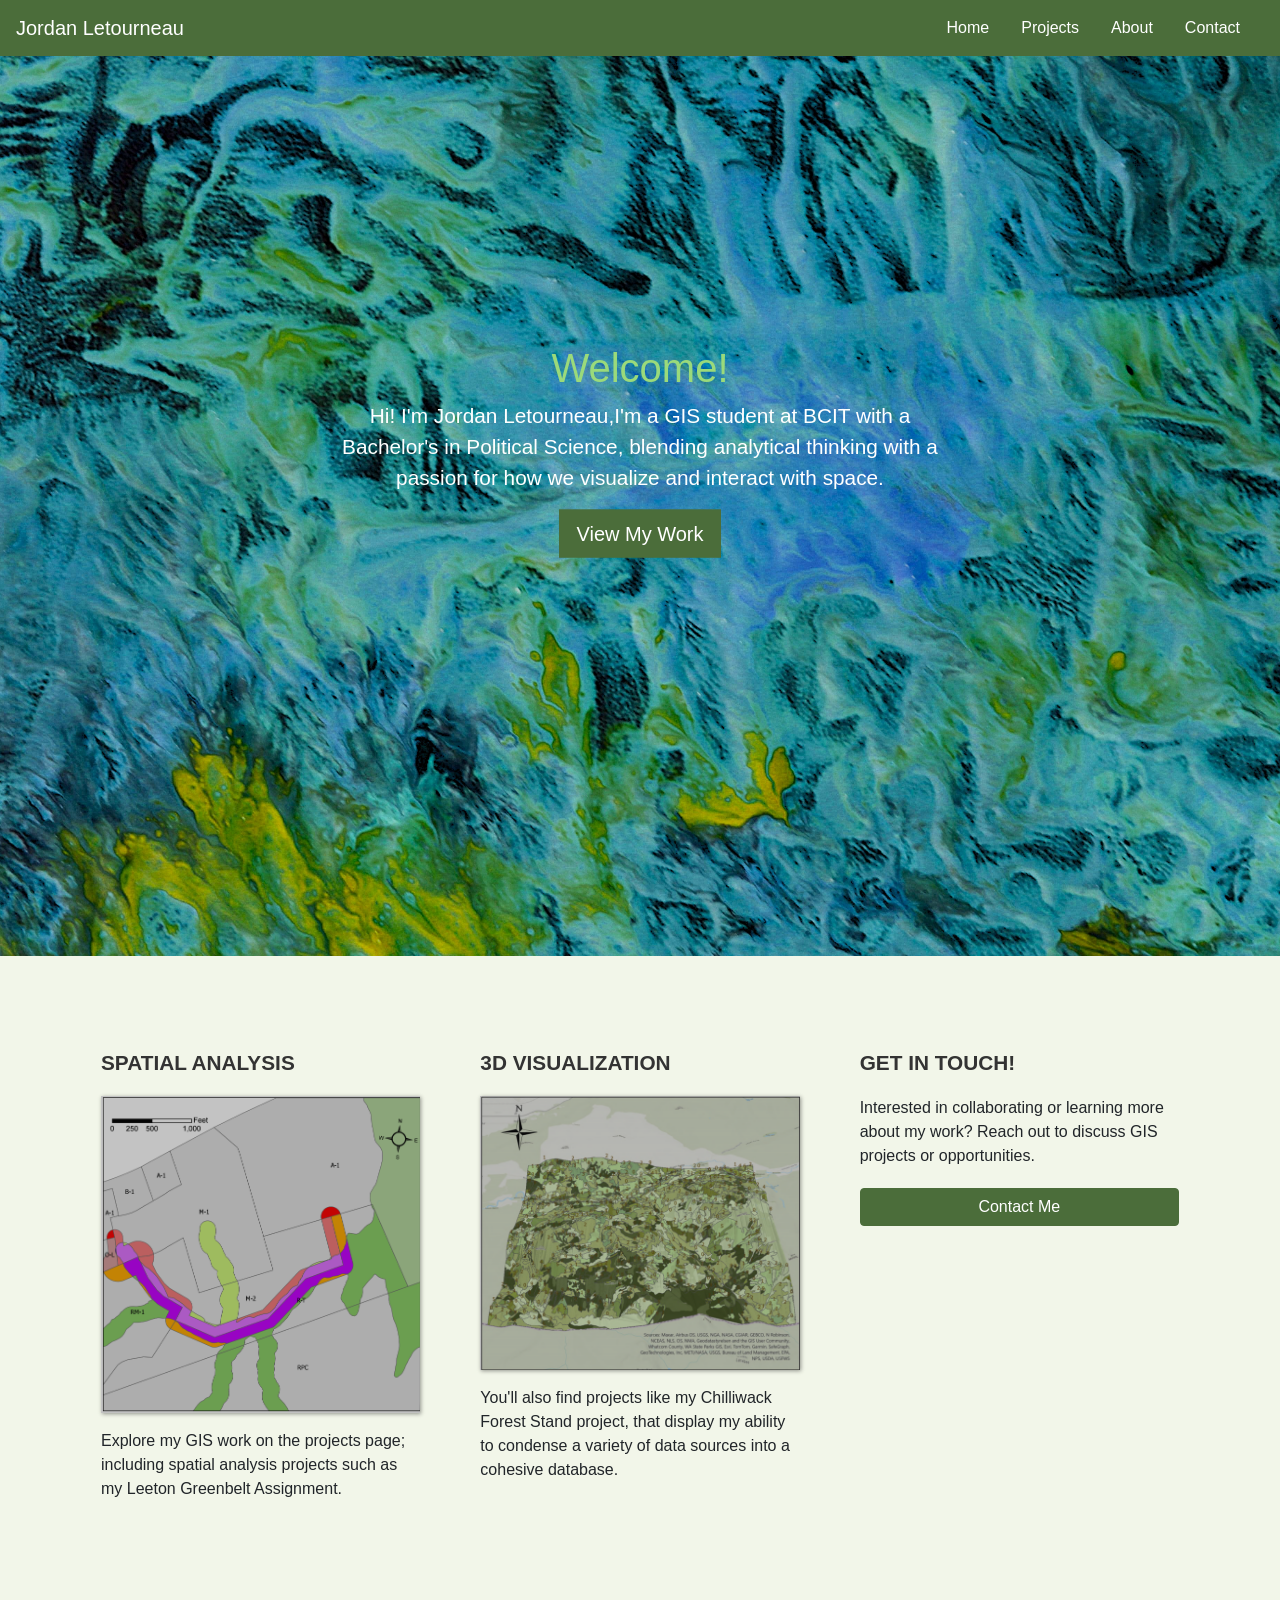
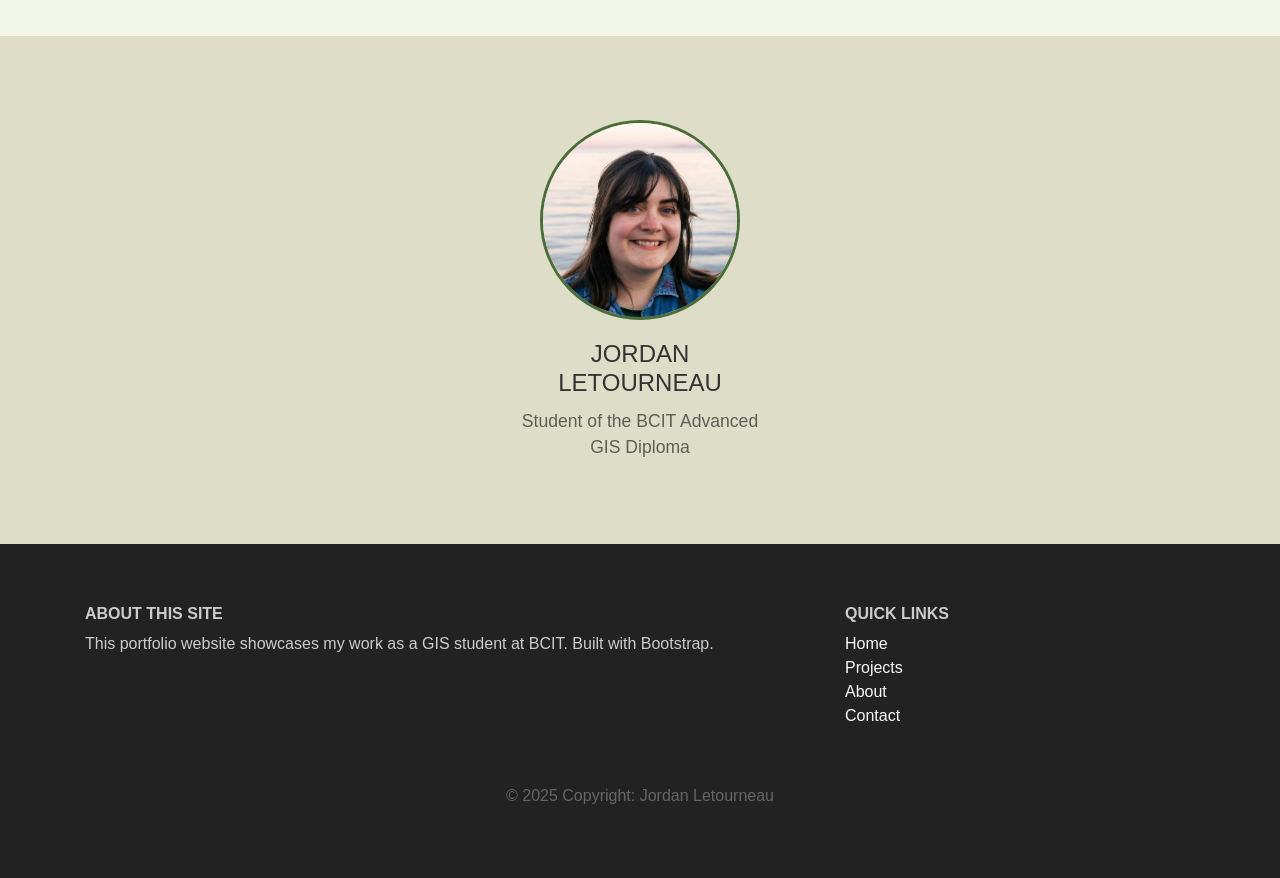
==== index.html @ 56d0cc84 "Add files via upload" ====
<!-- GIST 7130 M04 Web Page made using Bootstrap
	 Author:Jordan Letourneau, A01429551
	 Last Accessed: October 6, 2025
-->
<!DOCTYPE html>
<html lang="en">
    <head>
        <!-- Page metadata and title for Home page -->
        <title>Home - My Portfolio</title>
        <link rel="icon" type="image/x-icon" href="icons/favicon.ico">
        <meta charset="utf-8">
        <meta name="viewport" content="width=device-width, initial-scale=1">
        <link rel="stylesheet" href="https://cdn.jsdelivr.net/npm/bootstrap@4.5.3/dist/css/bootstrap.min.css" integrity="sha384-TX8t27EcRE3e/ihU7zmQxVncDAy5uIKz4rEkgIXeMed4M0jlfIDPvg6uqKI2xXr2" crossorigin="anonymous">
        <link rel="stylesheet" type="text/css" href="indexstyle.css">
    </head>

    <body>
        <!-- Main navigation bar w/hamburger menu -->
        <nav class="navbar navbar-expand-md">
            <a class="navbar-brand" href="index.html">Jordan Letourneau</a>
            <button class="navbar-toggler navbar-dark" type="button" data-toggle="collapse" data-target="#main-navigation">
                <span class="navbar-toggler-icon"></span>
            </button>
            <!-- Collapsible navigation menu items -->
            <div class="collapse navbar-collapse" id="main-navigation">
                <ul class="navbar-nav">
                    <li class="nav-item">
                        <a class="nav-link" href="index.html">Home</a>
                    </li>
                    <li class="nav-item">
                        <a class="nav-link" href="projects.html">Projects</a>
                    </li>
                    <li class="nav-item">
                        <a class="nav-link" href="about.html">About</a>
                    </li>
                    <li class="nav-item">
                        <a class="nav-link" href="contact.html">Contact</a>
                    </li>
                </ul>
            </div>
        </nav>

        <!-- Main header section with background image -->
        <header class="page-header header container-fluid">
            <!-- Overlay -->
            <div class="overlay"></div>
            <div class="description">
                <h1>Welcome!</h1>
                <p>
                    Hi! I'm Jordan Letourneau,I'm a GIS student at BCIT with a Bachelor's in Political Science, blending analytical thinking with a passion for how we visualize and interact with space.
                </p>
                <button class="btn btn-outline-secondary btn-lg" onclick="location.href='projects.html'">View My Work</button>
            </div>
        </header>

        <!-- Main content features section -->
        <div class="container features">
            <!-- Bootstrap grid row for responsive columns -->
            <div class="row">
                <!-- First feature column -->
                <div class="col-lg-4 col-md-4 col-sm-12 mb-4">
                    <a href="projects.html" class="card-link">
                        <div class="feature-card">
                            <h3 class="feature-title">Spatial Analysis</h3>
                            <img src="images/column-1.png" class="img-fluid" alt="GIS Projects">
                            <p>Explore my GIS work on the projects page; including spatial analysis projects such as my Leeton Greenbelt Assignment.</p>
                        </div>
                    </a>
                </div>

                <!-- Second feature column -->
                <div class="col-lg-4 col-md-4 col-sm-12 mb-4">
                    <a href="projects.html" class="card-link">
                        <div class="feature-card">
                            <h3 class="feature-title">3D visualization</h3>
                            <img src="images/column-2.png" class="img-fluid" alt="3D visualization">
                            <p>You'll also find projects like my Chilliwack Forest Stand project, that display my ability to condense a variety of data sources into a cohesive database.</p>
                        </div>
                    </a>
                </div>

                <!-- Third column with quick contact -->
                <div class="col-lg-4 col-md-4 col-sm-12">
                    <div class="feature-card">
                        <h3 class="feature-title">Get in Touch!</h3>
                        <p>Interested in collaborating or learning more about my work? Reach out to discuss GIS projects or opportunities.</p>
                        <a href="contact.html" class="btn btn-secondary btn-block">Contact Me</a>
                    </div>
                </div>
            </div>
        </div>

        <!-- TEAM SECTION -->
        <div class="background">
            <div class="container team">
                <div class="row justify-content-center">
                    <!-- Team member card -->
                    <div class="team-card-container">
                        <img class="team-headshot" src="images/team-image-1.jpg" alt="Jordan Letourneau">
                        <h4 class="team-name">Jordan Letourneau</h4>
                        <p class="team-description">Student of the BCIT Advanced GIS Diploma</p>
                    </div>
                </div>
            </div>
        </div>

        <!-- FOOTER SECTION -->
        <footer class="page-footer">
            <div class="container">
                <div class="row">
                    <div class="col-lg-8 col-md-8 col-sm-12">
                        <h6 class="text-uppercase font-weight-bold">About This Site</h6>
                        <p>This portfolio website showcases my work as a GIS student at BCIT. Built with Bootstrap.</p>
                    </div>
                    <div class="col-lg-4 col-md-4 col-sm-12">
                        <h6 class="text-uppercase font-weight-bold">Quick Links</h6>
                        <p>
                            <a href="index.html" class="text-light">Home</a><br>
                            <a href="projects.html" class="text-light">Projects</a><br>
                            <a href="about.html" class="text-light">About</a><br>
                            <a href="contact.html" class="text-light">Contact</a>
                        </p>
                    </div>
                </div>
            </div>
            <div class="footer-copyright text-center">© 2025 Copyright: Jordan Letourneau</div>
        </footer>

        <!-- JavaScript libraries -->
        <script src="https://code.jquery.com/jquery-3.7.1.js" integrity="sha256-eKhayi8LEQwp4NKxN+CfCh+3qOVUtJn3QNZ0TciWLP4=" crossorigin="anonymous"></script>
        <script src="https://cdn.jsdelivr.net/npm/bootstrap@4.5.3/dist/js/bootstrap.min.js" integrity="sha384-w1Q4orYjBQndcko6MimVbzY0tgp4pWB4lZ7lr30WKz0vr/aWKhXdBNmNb5D92v7s" crossorigin="anonymous"></script>
        <script src="main.js"></script>
    </body>
</html>
---- indexstyle.css ----
/* Reset default browser margins and padding */
body {
    padding: 0;
    margin: 0;
    background: #f2f6e9;
}

/* Navigation bar */
.navbar {
    background: #4b6d3a;
}
.nav-link,
.navbar-brand {
    color: #fff;
    cursor: pointer;
}
.nav-link {
    margin-right: 1em !important;
}
.nav-link:hover {
    color: #000;
}
.navbar-collapse {
    justify-content: flex-end;
}

/* Header section */
.header {
    background-image: url("images/header-background.jpg");
    background-size: cover;
    background-position: center;
    position: relative;
}

/* overlay */
.overlay {
    position: absolute;
    min-height: 100%;
    min-width: 100%;
    left: 0;
    top: 0;
    background: rgba(0, 0, 0, 0.2);
}

/* Centered text description in header */
.description {
    left: 50%;
    position: absolute;
    top: 45%;
    transform: translate(-50%, -55%);
    text-align: center;
}
.description h1 {
    color: #9ada7b;
}
.description p {
    color: #fff;
    font-size: 1.3rem;
    line-height: 1.5;
}
.description button {
    border: 1px solid #4b6d3a;
    background: #4b6d3a;
    border-radius: 0;
    color: #fff;
}
.description button:hover {
    border: 1px solid #fff;
    background: #fff;
    color: #000;
}

/* Features section */
.features {
    margin: 4em auto;
    padding: 1em;
    position: relative;
}
.feature-title {
    color: #333;
    font-size: 1.3rem;
    font-weight: 700;
    margin-bottom: 20px;
    text-transform: uppercase;
}
.features img {
    -webkit-box-shadow: 1px 1px 4px rgba(0, 0, 0, 0.4);
    -moz-box-shadow: 1px 1px 4px rgba(0, 0, 0, 0.4);
    box-shadow: 1px 1px 4px rgba(0, 0, 0, 0.4);
    margin-bottom: 16px;
}
.features .form-control,
.features input {
    border-radius: 0;
}
.features .btn {
    background-color: #4b6d3a;
    border: 1px solid #4b6d3a;
    color: #fff;
    margin-top: 20px;
}
.features .btn:hover {
    background-color: #333;
    border: 1px solid #333;
}

/* Team section */
.background {
    background: #dedec8;
    padding: 4em 0;
}
.team {
    color: #5e5e55;
    padding: 0 180px;
}

/* Team Card Styling */
.team-card-container {
    display: block !important;
    text-align: center;
    max-width: 300px;
    margin: 0 auto;
    padding: 20px;
}

.team-headshot {
    width: 200px;
    height: 200px;
    object-fit: cover;
    border-radius: 50%;
    margin: 0 auto 20px auto;
    border: 3px solid #4b6d3a;
    display: block;
}

.team-name {
    font-size: 1.5rem;
    margin-bottom: 10px;
    text-transform: uppercase;
    color: #333;
    line-height: 1.2;
}

.team-description {
    font-size: 1.1rem;
    line-height: 1.5;
    color: #5e5e55;
    margin: 0;
}

/* Footer section */
.page-footer {
    background-color: #222;
    color: #ccc;
    padding: 60px 0 30px;
}
.footer-copyright {
    color: #666;
    padding: 40px 0;
}

/* PROJECTS PAGE */

/* Page header styling */
.projects-header {
    background-color: #4b6d3a;
    padding: 60px 0 40px;
    text-align: center;
    color: white;
}
.projects-header h1 {
    font-size: 2.5rem;
    margin-bottom: 15px;
}

/* Projects section styling */
.projects {
    margin: 4em auto;
    padding: 1em;
    position: relative;
}
.project-card {
    margin-bottom: 30px;
    border: none;
    box-shadow: 0 4px 8px rgba(0, 0, 0, 0.1);
    transition: transform 0.3s ease, box-shadow 0.3s ease;
}
.project-card:hover {
    transform: translateY(-5px);
    box-shadow: 0 8px 16px rgba(0, 0, 0, 0.2);
}
.project-card img {
    height: 250px;
    object-fit: cover;
    width: 100%;
}
.project-card .card-body {
    padding: 25px;
}
.project-card .card-title {
    color: #4b6d3a;
    font-weight: bold;
    margin-bottom: 15px;
}
.project-card .btn {
    background-color: #4b6d3a;
    border: 1px solid #4b6d3a;
    color: #fff;
}
.project-card .btn:hover {
    background-color: #3a5530;
    border: 1px solid #3a5530;
}

/* Project image hover effects */
.project-image {
    transition: transform 0.3s ease, opacity 0.3s ease;
    cursor: pointer;
}

.project-image:hover {
    transform: scale(1.02);
    opacity: 0.9;
}

/* Mobile responsiveness */
@media (max-width: 575.98px) {
    .description {
        left: 0;
        padding: 0 15px;
        position: absolute;
        top: 10%;
        transform: none;
        text-align: center;
    }

    .description h1 {
        font-size: 2em;
    }

    .description p {
        font-size: 1.2rem;
    }

    .features {
        margin: 0;
    }

    .team {
        padding: 0 20px;
    }

    .team-headshot {
        width: 150px;
        height: 150px;
    }

    .team-name {
        font-size: 1.3rem;
    }

    .team-description {
        font-size: 1rem;
    }

    /* Projects page mobile fixes */
    .projects-header {
        padding: 40px 0 20px;
    }

    .projects-header h1 {
        font-size: 2em;
    }

    .projects {
        margin: 2em auto;
    }

    .project-card img {
        height: 200px;
    }
}
/* Feature Card Styling for clickable cards */
.feature-card {
    padding: 15px;
    border-radius: 8px;
    transition: all 0.3s ease;
    height: 100%;
    display: block;
}

.feature-card:hover {
    background-color: rgba(75, 109, 58, 0.1);
    transform: translateY(-5px);
    box-shadow: 0 8px 16px rgba(0, 0, 0, 0.1);
}

.card-link {
    text-decoration: none;
    color: inherit;
    display: block;
    height: 100%;
}

.card-link:hover {
    text-decoration: none;
    color: inherit;
}
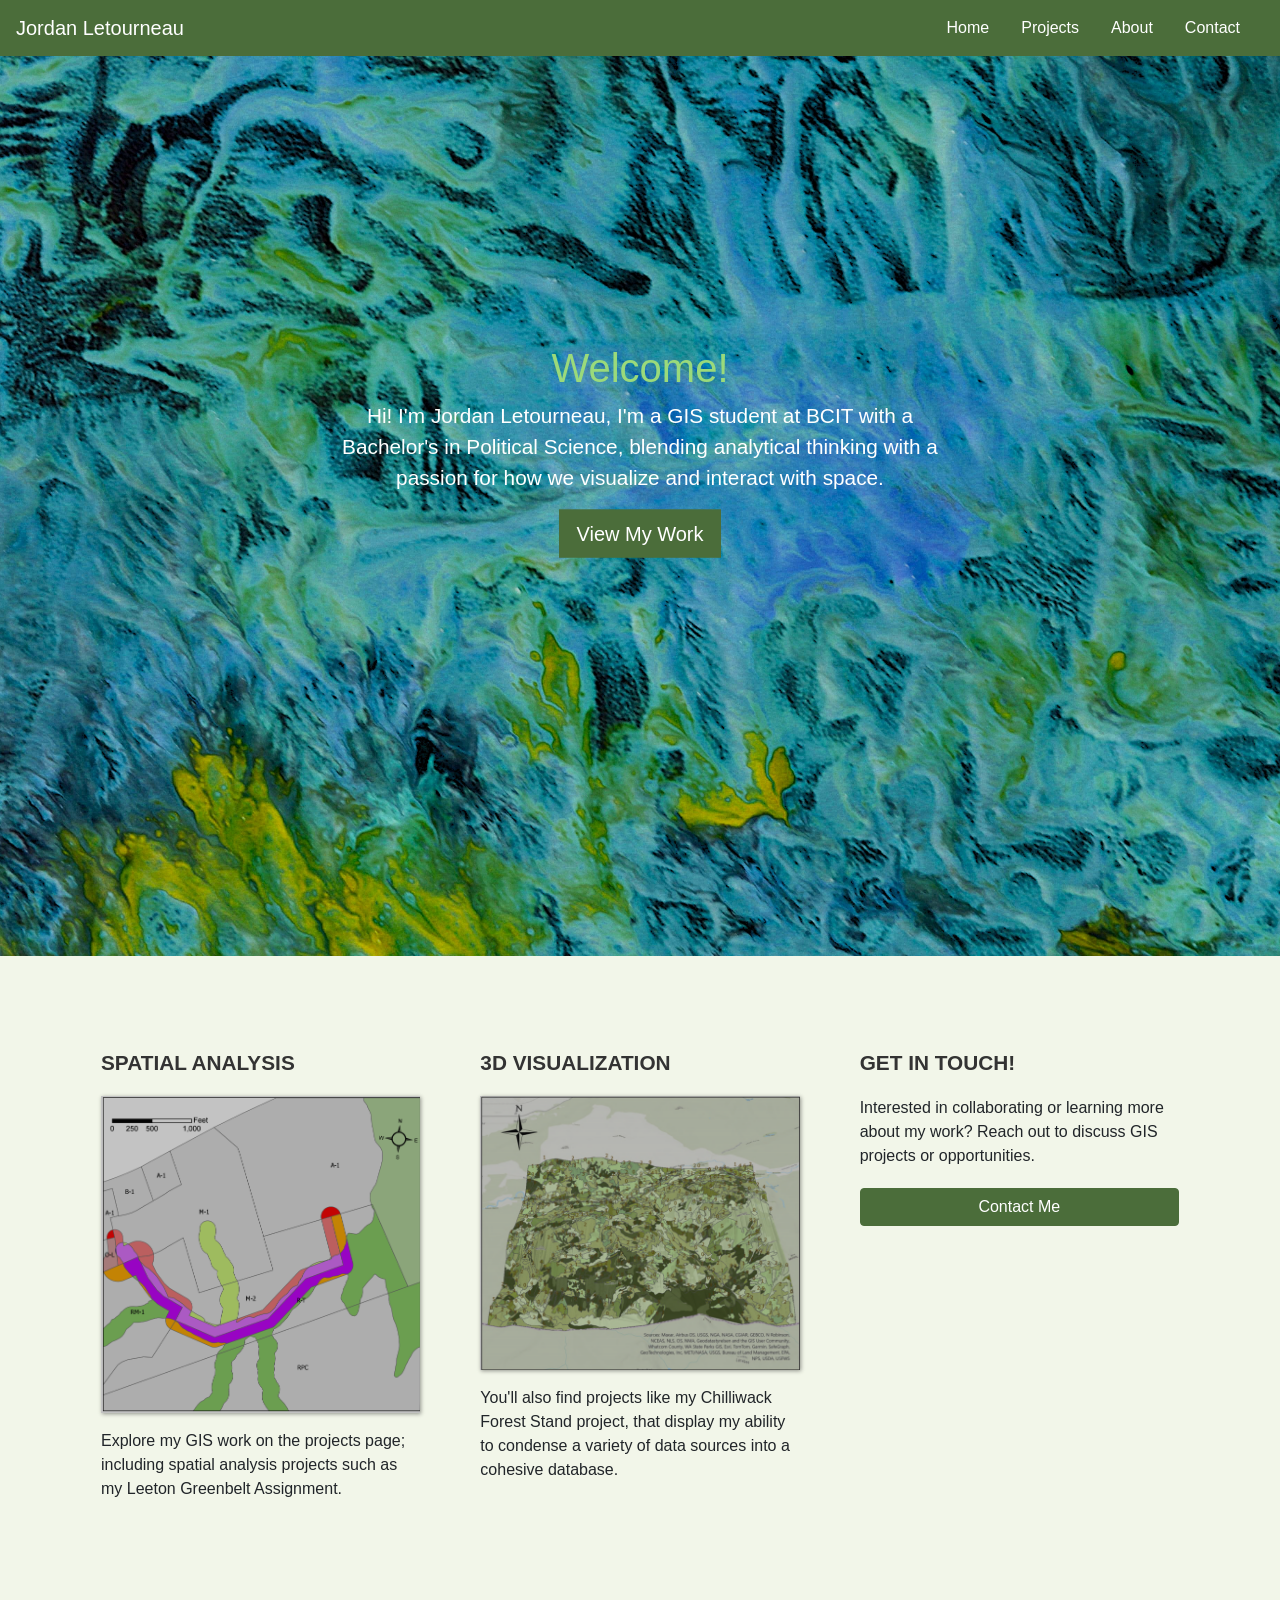
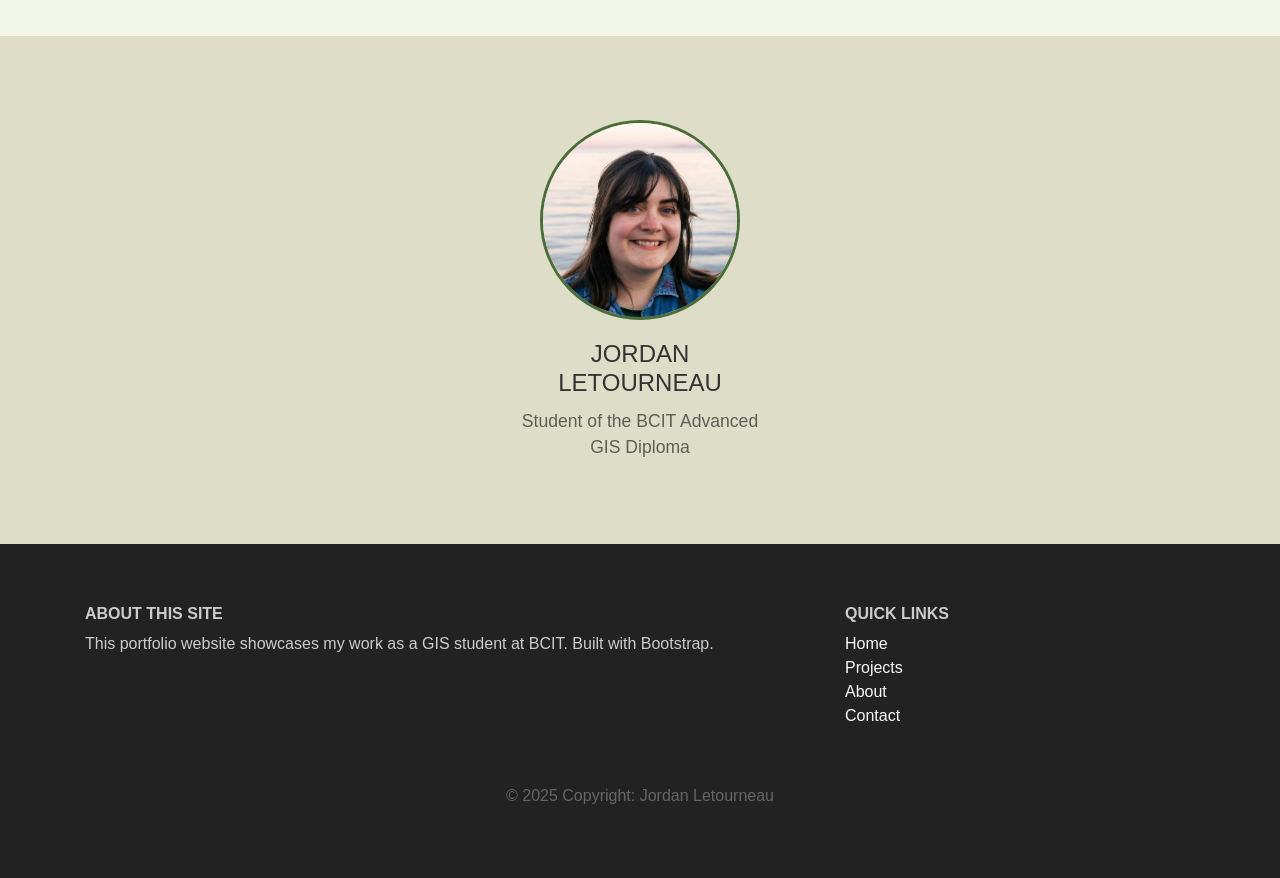
==== commit 4fcade80: "Restore index.html with original content" ====
--- a/index.html
+++ b/index.html
@@ -47,7 +47,7 @@
             <div class="description">
                 <h1>Welcome!</h1>
                 <p>
-                    Hi! I'm Jordan Letourneau,I'm a GIS student at BCIT with a Bachelor's in Political Science, blending analytical thinking with a passion for how we visualize and interact with space.
+                    Hi! I'm Jordan Letourneau, I'm a GIS student at BCIT with a Bachelor's in Political Science, blending analytical thinking with a passion for how we visualize and interact with space.
                 </p>
                 <button class="btn btn-outline-secondary btn-lg" onclick="location.href='projects.html'">View My Work</button>
             </div>
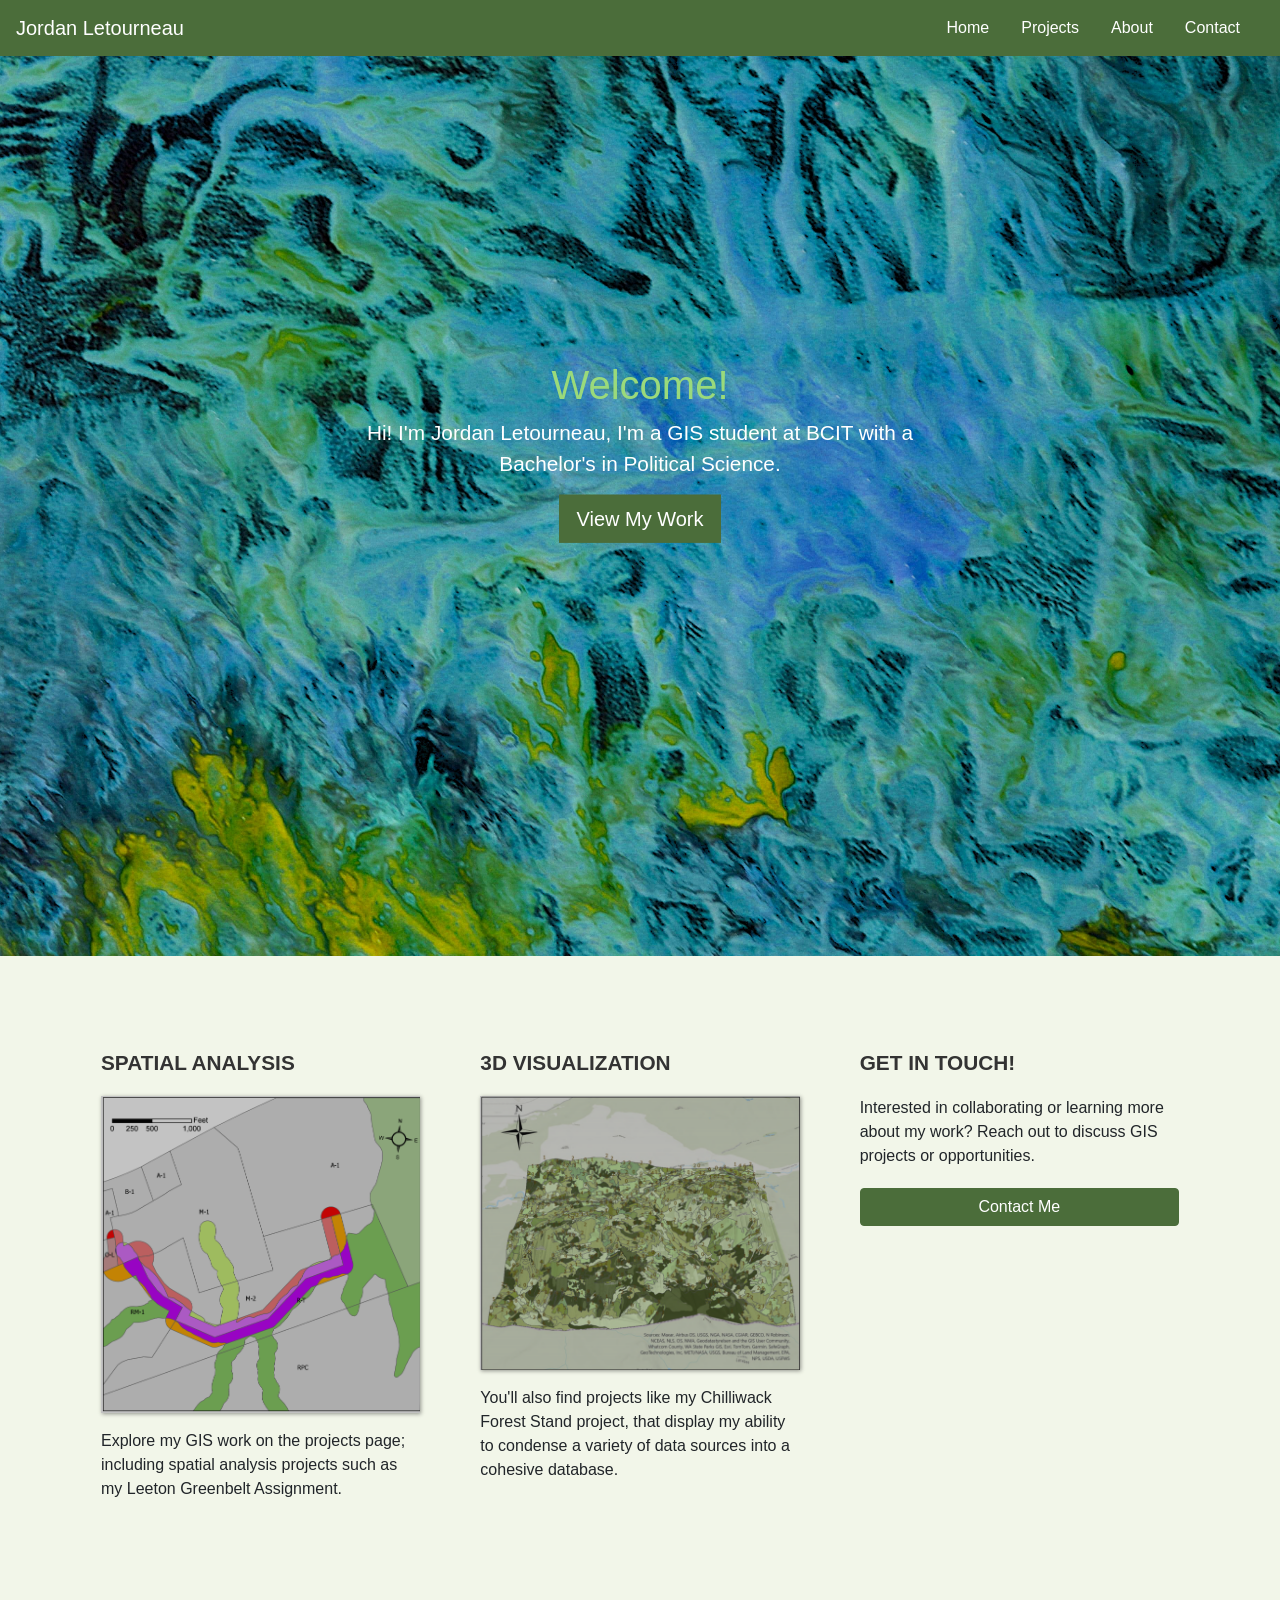
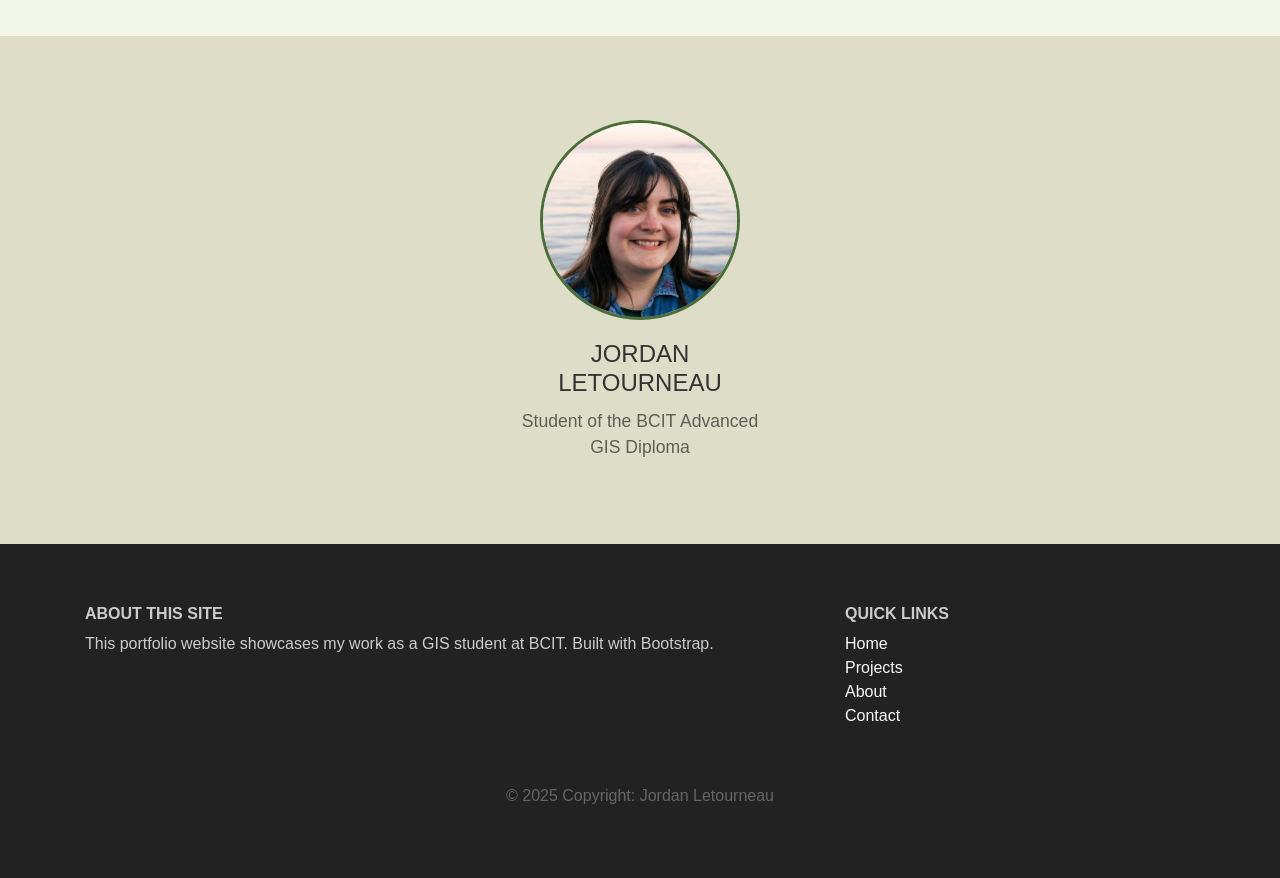
==== commit dcf30eef: "Refactor index.html structure and content" ====
--- a/index.html
+++ b/index.html
@@ -1,6 +1,6 @@
 <!-- GIST 7130 M04 Web Page made using Bootstrap
 	 Author:Jordan Letourneau, A01429551
-	 Last Accessed: October 6, 2025
+	 First Accessed: October 6, 2025
 -->
 <!DOCTYPE html>
 <html lang="en">
@@ -47,7 +47,7 @@
             <div class="description">
                 <h1>Welcome!</h1>
                 <p>
-                    Hi! I'm Jordan Letourneau, I'm a GIS student at BCIT with a Bachelor's in Political Science, blending analytical thinking with a passion for how we visualize and interact with space.
+                    Hi! I'm Jordan Letourneau, I'm a GIS student at BCIT with a Bachelor's in Political Science.
                 </p>
                 <button class="btn btn-outline-secondary btn-lg" onclick="location.href='projects.html'">View My Work</button>
             </div>
